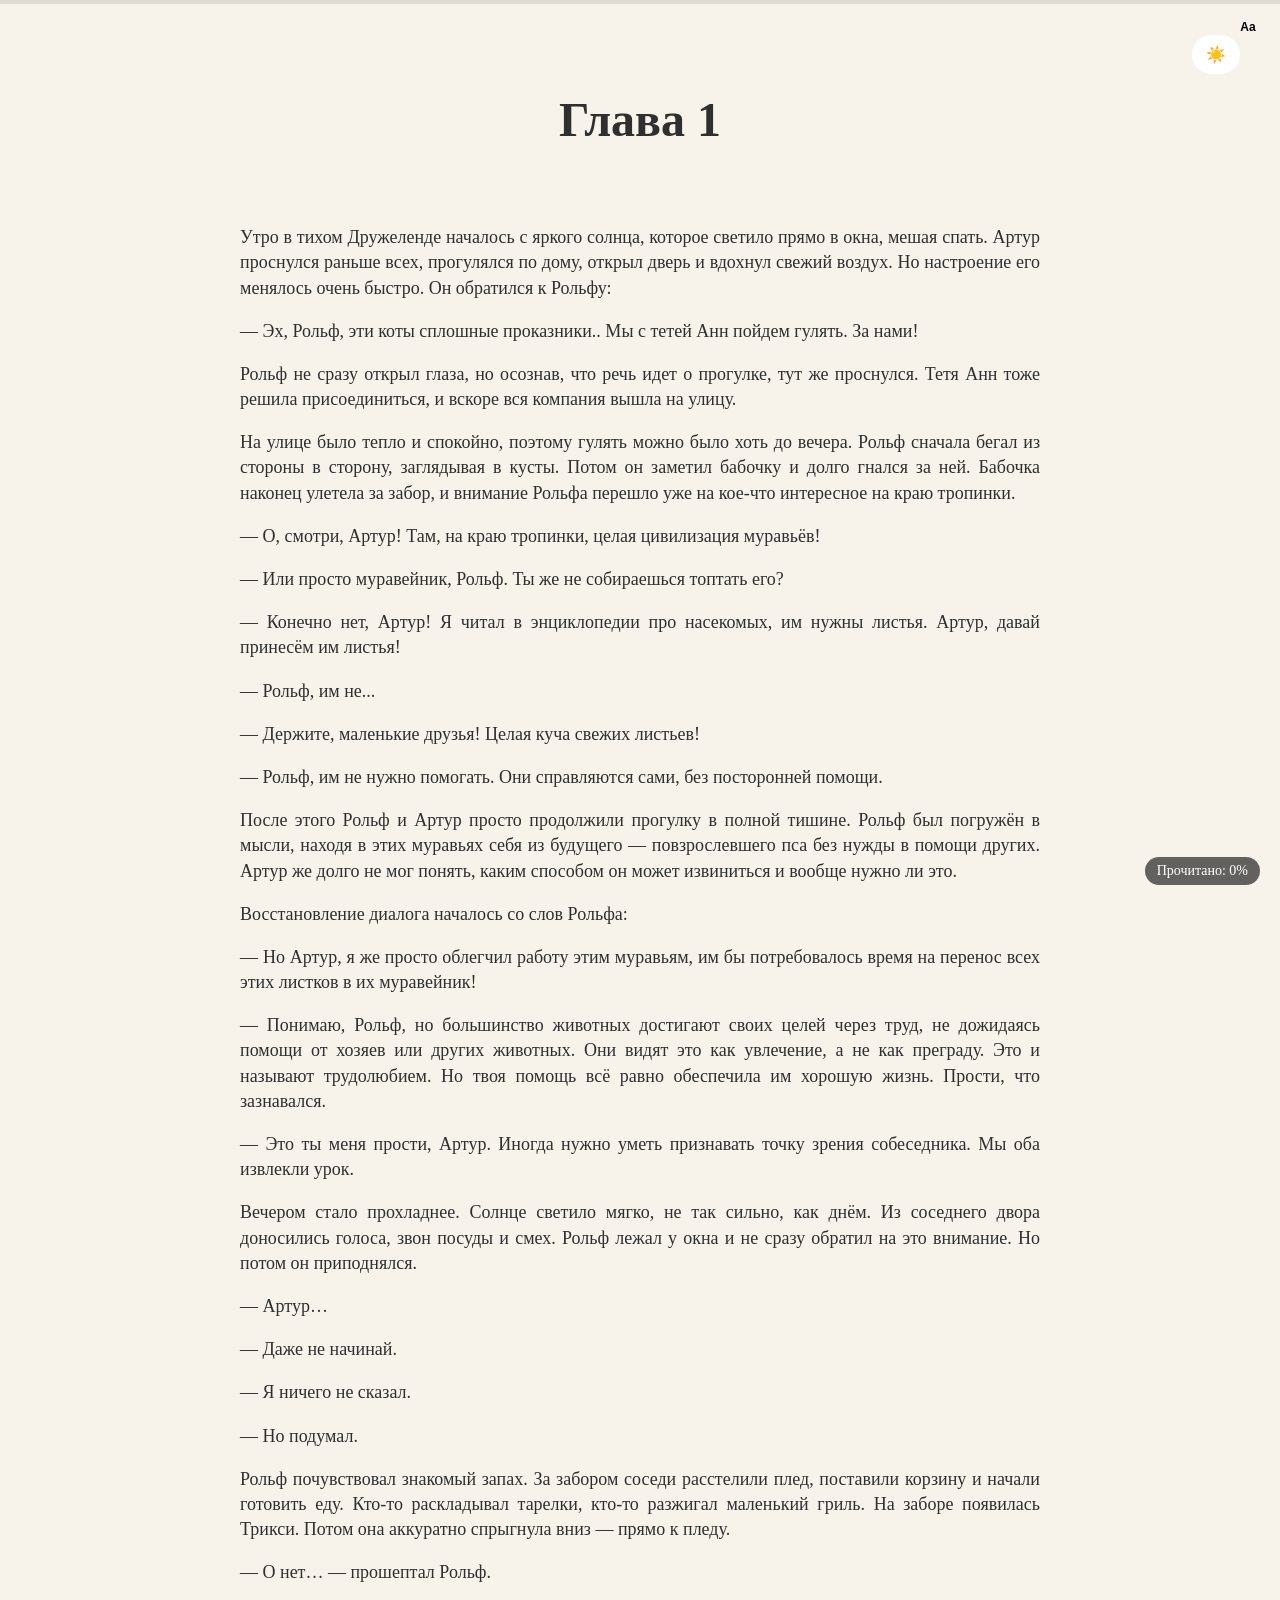
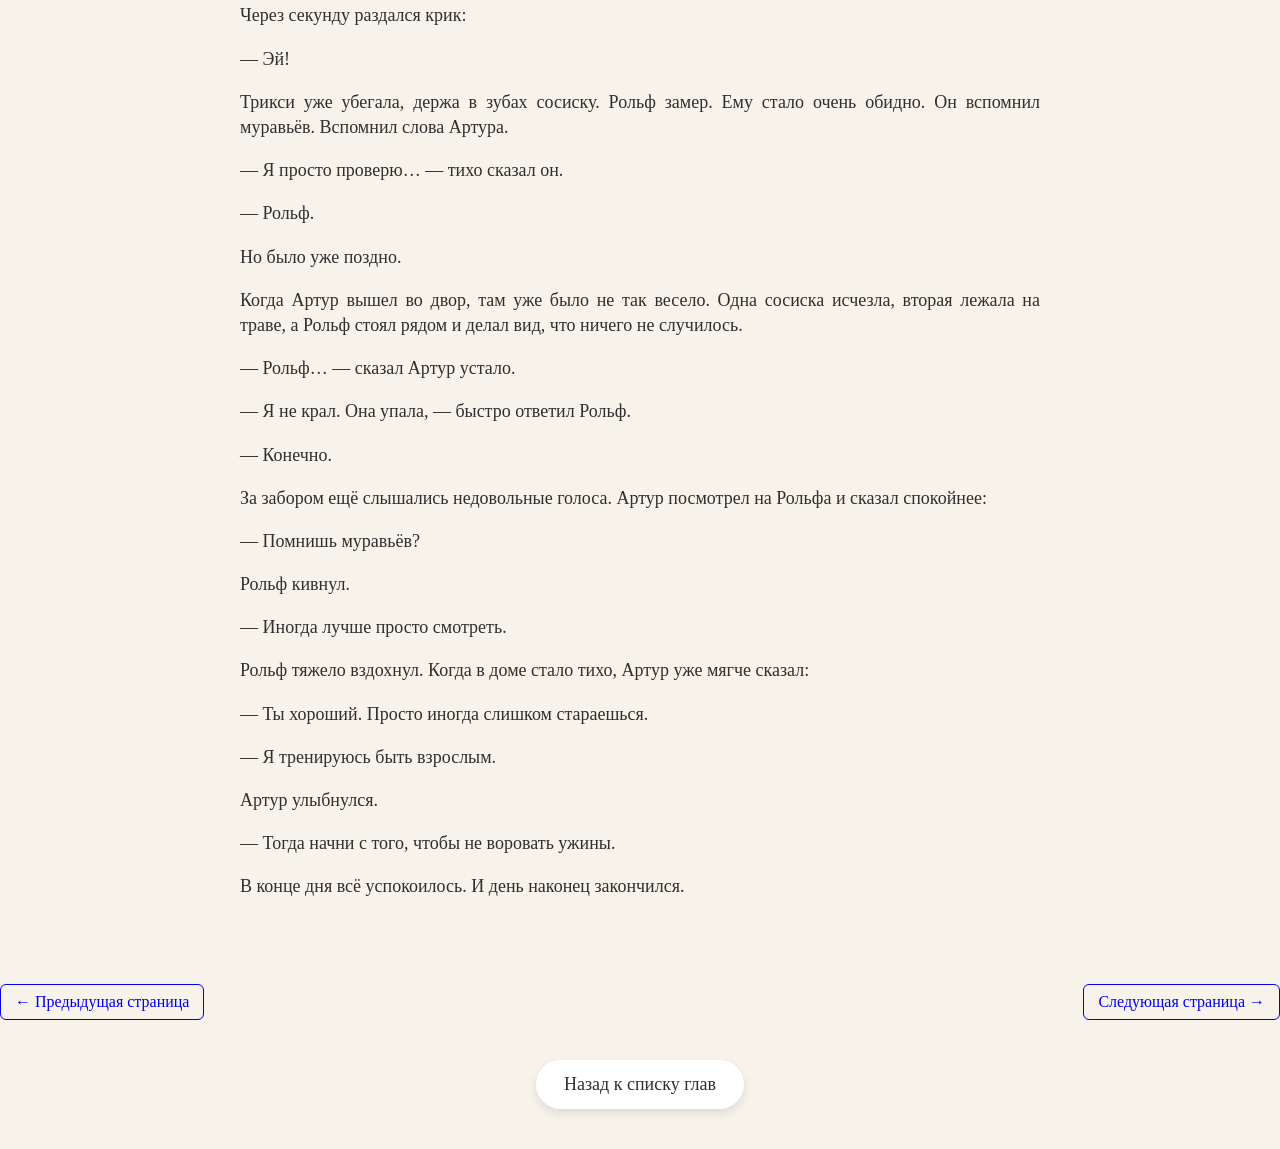
==== chapter1-page2.html @ 8482a3e0 "Add files via upload" ====
<!DOCTYPE html>
<html lang="ru">
<head>
    <meta charset="UTF-8">
    <title>Глава 1 </title>
    <link rel="stylesheet" href="css/style.css">
</head>
<body>
<header>
<div class="progress-container">
  <div class="progress-bar" id="progressBar"></div>
</div>

<div class="progress-text" id="progressText">
  Прочитано: 0%
</div>
    <h1>Глава 1 </h1>

<div class="controls">
    <button id="themeToggle">🌞</button>
    <button id="fontToggle" class="font-icon-btn" title="Сменить шрифт"></button>
</div>
</header>

<main>
    <article class="chapter-text story-text" id="storyText">
        <p>Утро в тихом Дружеленде началось с яркого солнца, которое светило прямо в окна, мешая спать. Артур проснулся раньше всех, прогулялся по дому, открыл дверь и вдохнул свежий воздух. Но настроение его менялось очень быстро. Он обратился к Рольфу:</p>

<p>— Эх, Рольф, эти коты сплошные проказники.. Мы с тетей Анн пойдем гулять. За нами!</p>

<p>Рольф не сразу открыл глаза, но осознав, что речь идет о прогулке, тут же проснулся. Тетя Анн тоже решила присоединиться, и вскоре вся компания вышла на улицу.</p>

<p>На улице было тепло и спокойно, поэтому гулять можно было хоть до вечера. Рольф сначала бегал из стороны в сторону, заглядывая в кусты. Потом он заметил бабочку и долго гнался за ней. Бабочка наконец улетела за забор, и внимание Рольфа перешло уже на кое-что интересное на краю тропинки.</p>

<p>— О, смотри, Артур! Там, на краю тропинки, целая цивилизация муравьёв!</p>
<p>— Или просто муравейник, Рольф. Ты же не собираешься топтать его?</p>
<p>— Конечно нет, Артур! Я читал в энциклопедии про насекомых, им нужны листья. Артур, давай принесём им листья!</p>
<p>— Рольф, им не...</p>
<p>— Держите, маленькие друзья! Целая куча свежих листьев!</p>
<p>— Рольф, им не нужно помогать. Они справляются сами, без посторонней помощи.</p>

<p>После этого Рольф и Артур просто продолжили прогулку в полной тишине. Рольф был погружён в мысли, находя в этих муравьях себя из будущего — повзрослевшего пса без нужды в помощи других. Артур же долго не мог понять, каким способом он может извиниться и вообще нужно ли это.</p>

<p>Восстановление диалога началось со слов Рольфа:</p>

<p>— Но Артур, я же просто облегчил работу этим муравьям, им бы потребовалось время на перенос всех этих листков в их муравейник!</p>

<p>— Понимаю, Рольф, но большинство животных достигают своих целей через труд, не дожидаясь помощи от хозяев или других животных. Они видят это как увлечение, а не как преграду. Это и называют трудолюбием. Но твоя помощь всё равно обеспечила им хорошую жизнь. Прости, что зазнавался.</p>

<p>— Это ты меня прости, Артур. Иногда нужно уметь признавать точку зрения собеседника. Мы оба извлекли урок.</p>

<p>Вечером стало прохладнее. Солнце светило мягко, не так сильно, как днём. Из соседнего двора доносились голоса, звон посуды и смех. Рольф лежал у окна и не сразу обратил на это внимание. Но потом он приподнялся.</p>

<p>— Артур…</p>
<p>— Даже не начинай.</p>
<p>— Я ничего не сказал.</p>
<p>— Но подумал.</p>

<p>Рольф почувствовал знакомый запах. За забором соседи расстелили плед, поставили корзину и начали готовить еду. Кто-то раскладывал тарелки, кто-то разжигал маленький гриль. На заборе появилась Трикси. Потом она аккуратно спрыгнула вниз — прямо к пледу.</p>

<p>— О нет… — прошептал Рольф.</p>

<p>Через секунду раздался крик:</p>
<p>— Эй!</p>

<p>Трикси уже убегала, держа в зубах сосиску. Рольф замер. Ему стало очень обидно. Он вспомнил муравьёв. Вспомнил слова Артура.</p>

<p>— Я просто проверю… — тихо сказал он.</p>
<p>— Рольф.</p>

<p>Но было уже поздно.</p>

<p>Когда Артур вышел во двор, там уже было не так весело. Одна сосиска исчезла, вторая лежала на траве, а Рольф стоял рядом и делал вид, что ничего не случилось.</p>

<p>— Рольф… — сказал Артур устало.</p>
<p>— Я не крал. Она упала, — быстро ответил Рольф.</p>
<p>— Конечно.</p>

<p>За забором ещё слышались недовольные голоса. Артур посмотрел на Рольфа и сказал спокойнее:</p>

<p>— Помнишь муравьёв?</p>

<p>Рольф кивнул.</p>

<p>— Иногда лучше просто смотреть.</p>

<p>Рольф тяжело вздохнул. Когда в доме стало тихо, Артур уже мягче сказал:</p>

<p>— Ты хороший. Просто иногда слишком стараешься.</p>

<p>— Я тренируюсь быть взрослым.</p>

<p>Артур улыбнулся.</p>

<p>— Тогда начни с того, чтобы не воровать ужины.</p>

<p>В конце дня всё успокоилось. И день наконец закончился.</p>
   </article>

<!-- Навигация по страницам одной главы -->
<div class="page-nav">
    <a href="chapter1.html" class="prev-page">← Предыдущая страница</a>
    <a href="chapter1-page3.html" class="next-page">Следующая страница →</a>
</div>

<!-- Ссылка назад к списку глав -->
<div class="chapter-nav">
    <a href="read.html" class="btn">Назад к списку глав</a>
</div>

</main>

<script src="js/theme.js"></script>
</body>
</html>
---- css/style.css ----
:root {
    --bg-color: #f7f3ea;
    --text-color: #2f2f2f;
    --accent: #6b8e5a;
    --button-bg: #ffffff;
}

body.dark {
    --bg-color: #1f2a1f;
    --text-color: #f4f1e8;
    --accent: #a3c48c;
    --button-bg: #2e3b2e;
}

body {
    margin: 0;
    font-family: "Georgia", serif;
    background-color: var(--bg-color);
    color: var(--text-color);
    transition: 0.3s ease;
}

header {
    text-align: center;
    padding: 60px 20px 30px;
}

h1 {
    font-size: 48px;
    margin-bottom: 10px;
}

.subtitle {
    font-size: 18px;
    opacity: 0.8;
}

#themeToggle {
    position: absolute;
    top: 20px;
    right: 20px;
    border: none;
    background: var(--button-bg);
    padding: 10px 14px;
    border-radius: 20px;
    cursor: pointer;
    font-size: 16px;
}

.buttons {
    text-align: center;
    margin-top: 40px;
}

.btn {
    display: inline-block;
    margin: 15px;
    padding: 14px 28px;
    background: var(--button-bg);
    border-radius: 30px;
    text-decoration: none;
    color: var(--text-color);
    font-size: 18px;
    box-shadow: 0 4px 10px rgba(0,0,0,0.1);
    transition: 0.2s ease;
}

.btn:hover {
    transform: translateY(-3px);
    background: var(--accent);
    color: white;
}

footer {
    text-align: center;
    padding: 40px;
    opacity: 0.6;
}

.chapter-list {
    list-style: none;
    padding: 0;
    max-width: 600px;
    margin: 40px auto;
}

.chapter-list li {
    margin: 15px 0;
}

.chapter-list a {
    text-decoration: none;
    color: var(--accent);
    font-size: 20px;
    padding: 10px 15px;
    display: block;
    background: var(--button-bg);
    border-radius: 20px;
    box-shadow: 0 3px 8px rgba(0,0,0,0.1);
    transition: 0.2s ease;
}

.chapter-list a:hover {
    transform: translateY(-2px);
    background: var(--accent);
    color: white;
}

/* Колонка по центру экрана */
.chapter-text {
    max-width: 700px;       /* ширина блока */
    margin: 50px auto;      /* центр по горизонтали */
    padding: 0 20px;
    font-size: 20px;
    line-height: 1.5;
    text-align: justify;    /* выравниваем текст по ширине */
    text-justify: inter-word; /* корректные переносы слов */
}

/* Навигация по центру */
.chapter-nav {
    text-align: center;
    margin: 40px 0;
}

.chapter-nav .btn {
    margin: 0 10px;
}


/* Полоска сверху */
.progress-container {
    position: fixed;
    top: 0;
    left: 0;
    width: 100%;
    height: 4px;
    background: rgba(0,0,0,0.1);
    z-index: 1000;
}

.progress-bar {
    height: 100%;
    width: 0%;
    background: #ff9800;
    transition: width 0.1s ease-out;
}

/* Текст процента */
.progress-text {
    position: fixed;
    bottom: 15px;
    right: 20px;
    background: rgba(0,0,0,0.6);
    color: white;
    padding: 6px 12px;
    border-radius: 20px;
    font-size: 14px;
}



.story-text {
    font-family: Georgia, serif;
    font-size: 18px;
    line-height: 1.5;
    max-width: 800px;
    margin: 0 auto;
    padding: 20px;
}

/* Варианты шрифтов */
.font-classic {
    font-family: Georgia, serif;
}

.font-comic {
    font-family: "Comic Sans MS", cursive;
}

.font-modern {
    font-family: Arial, sans-serif;
}

.controls {
    position: absolute;
    top: 15px;
    right: 20px;
    display: flex;
    gap: 10px;
}

.controls button {
    background: none;
    border: none;
    font-size: 18px;
    cursor: pointer;
}

.minimalist-font-btn {
    background: none;        /* Без фона */
    border: none;            /* Без рамки */
    font-size: 16px;         /* Размер иконки */
    font-weight: bold;       /* Чтобы "Aa" выделялось */
    color: inherit;          /* Наследует цвет текста */
    cursor: pointer;         /* Курсор-палец */
    padding: 0;              /* Без лишних отступов */
    margin-left: 8px;        /* Немного отступ от темы */
    transition: transform 0.2s;
}

.minimalist-font-btn:hover {
    transform: scale(1.2);   /* Лёгкое увеличение при наведении */
}

.font-icon-btn {
    width: 24px;
    height: 24px;
    background: none;
    border: 2px solid currentColor; /* рамка тонкая, под цвет темы */
    border-radius: 4px;            /* слегка закругляем */
    position: relative;
    cursor: pointer;
    padding: 0;
    margin-left: 8px;
    display: flex;
    align-items: center;
    justify-content: center;
    transition: transform 0.2s, background 0.2s;
}

/* маленькие символы Aa внутри кнопки через псевдоэлемент */
.font-icon-btn::after {
    content: "Aa";
    font-size: 12px;
    font-weight: bold;
    color: currentColor;
    line-height: 1;
}

/* Наведение — лёгкое увеличение и смена фона */
.font-icon-btn:hover {
    transform: scale(1.2);
    background: rgba(0,0,0,0.05); /* на светлой теме */
}

/* Тёмная тема — подсветка при наведении */
body.dark .font-icon-btn:hover {
    background: rgba(255,255,255,0.1);
}

.font-icon-btn {
    width: 24px;
    height: 24px;
    background: none;
    border: 2px solid currentColor; /* рамка тонкая, под цвет темы */
    border-radius: 4px;            /* слегка закругляем */
    position: relative;
    cursor: pointer;
    padding: 0;
    margin-left: 8px;
    display: flex;
    align-items: center;
    justify-content: center;
    transition: transform 0.2s, background 0.2s;
}

/* маленькие символы Aa внутри кнопки через псевдоэлемент */
.font-icon-btn::after {
    content: "Aa";
    font-size: 12px;
    font-weight: bold;
    color: currentColor;
    line-height: 1;
}

/* Наведение — лёгкое увеличение и смена фона */
.font-icon-btn:hover {
    transform: scale(1.2);
    background: rgba(0,0,0,0.05); /* на светлой теме */
}

/* Тёмная тема — подсветка при наведении */
body.dark .font-icon-btn:hover {
    background: rgba(255,255,255,0.1);
}

.story-text {
    line-height: 1.4;
}

.story-text p {
    margin-bottom: 14px;
}

.page-nav {
    text-align: center;
    margin-top: 40px;
}

.page-nav {
    display: flex;
    justify-content: space-between; /* раздвигаем влево и вправо */
    align-items: center;
    margin-top: 50px;
}

.page-nav {
    display: flex;
    justify-content: space-between;
    align-items: center;
    margin-top: 50px;
}

.page-nav.single {
    justify-content: flex-end;
}

.page-nav a {
    text-decoration: none;
    font-size: 16px;
    padding: 8px 14px;
    border: 1px solid currentColor;
    border-radius: 6px;
    transition: 0.2s;
}

.page-nav a:hover {
    background: rgba(0,0,0,0.05);
}

body.dark .page-nav a:hover {
    background: rgba(255,255,255,0.1);
}
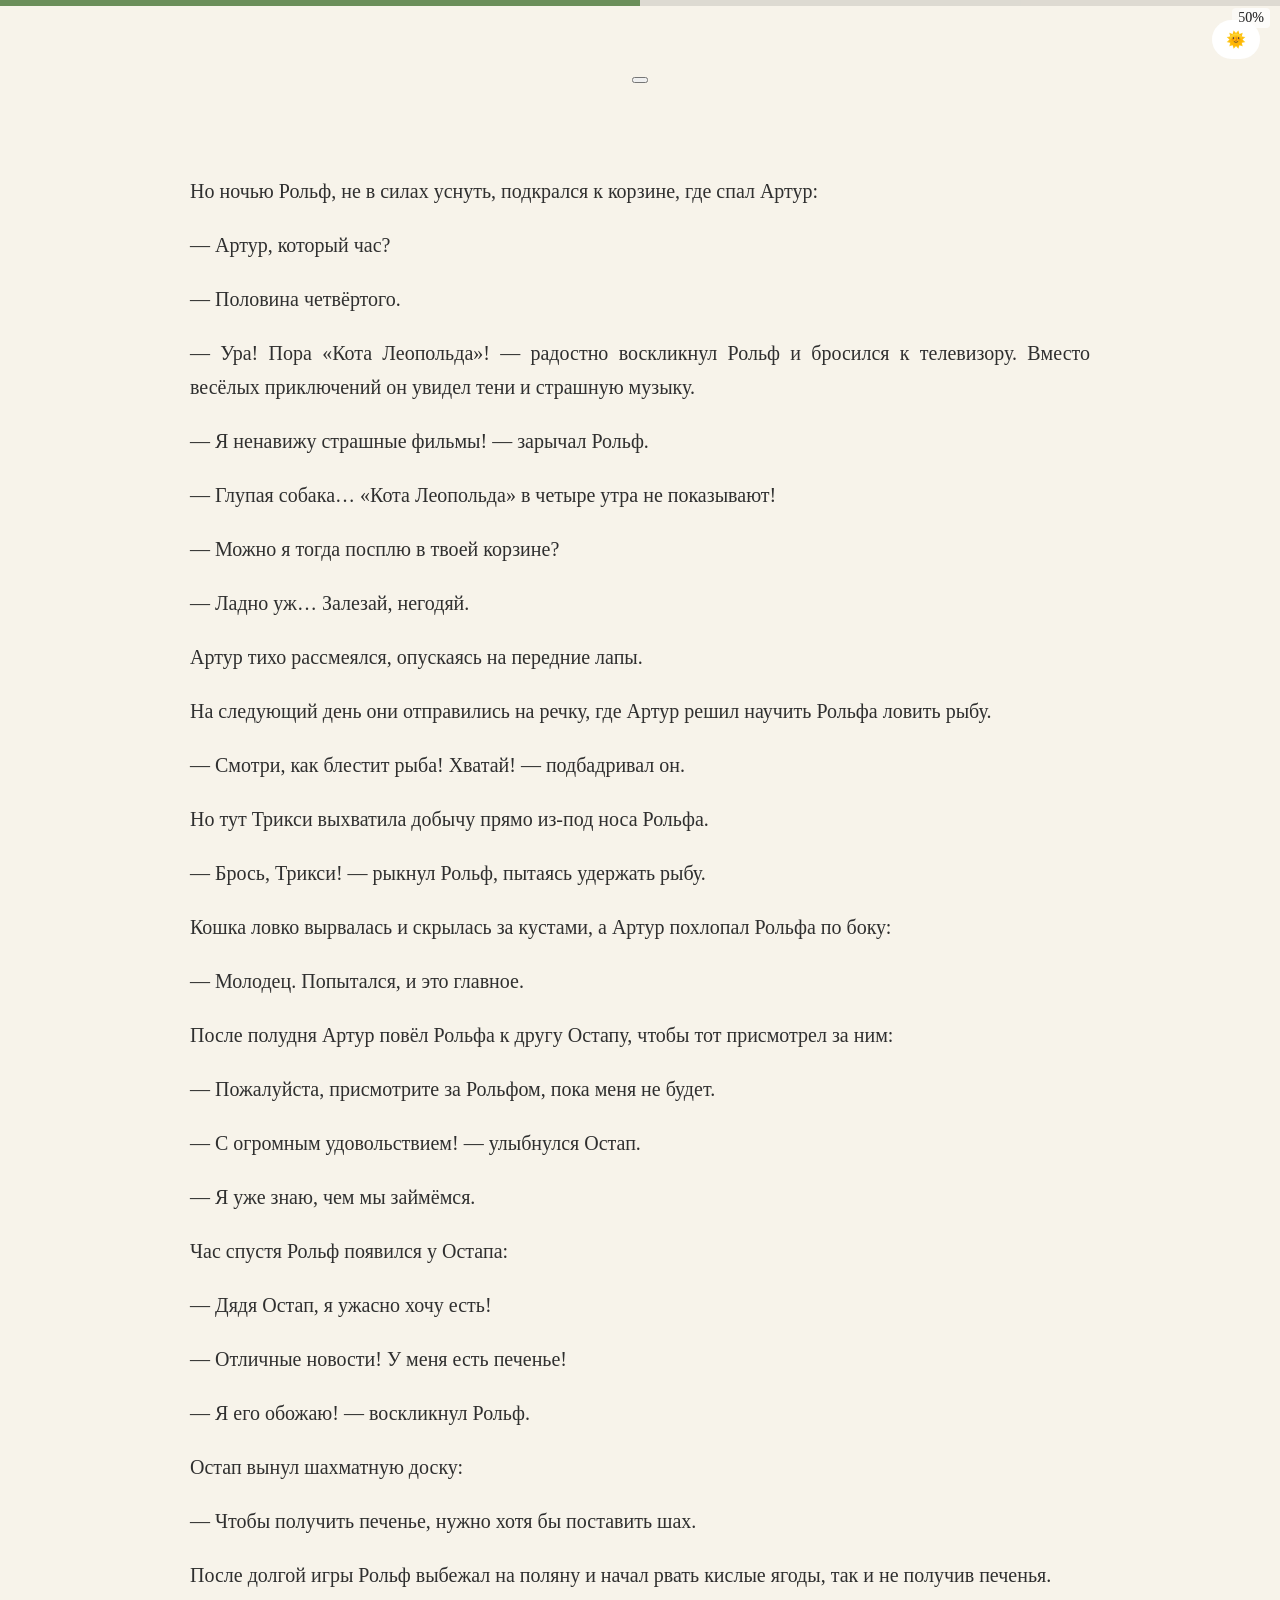
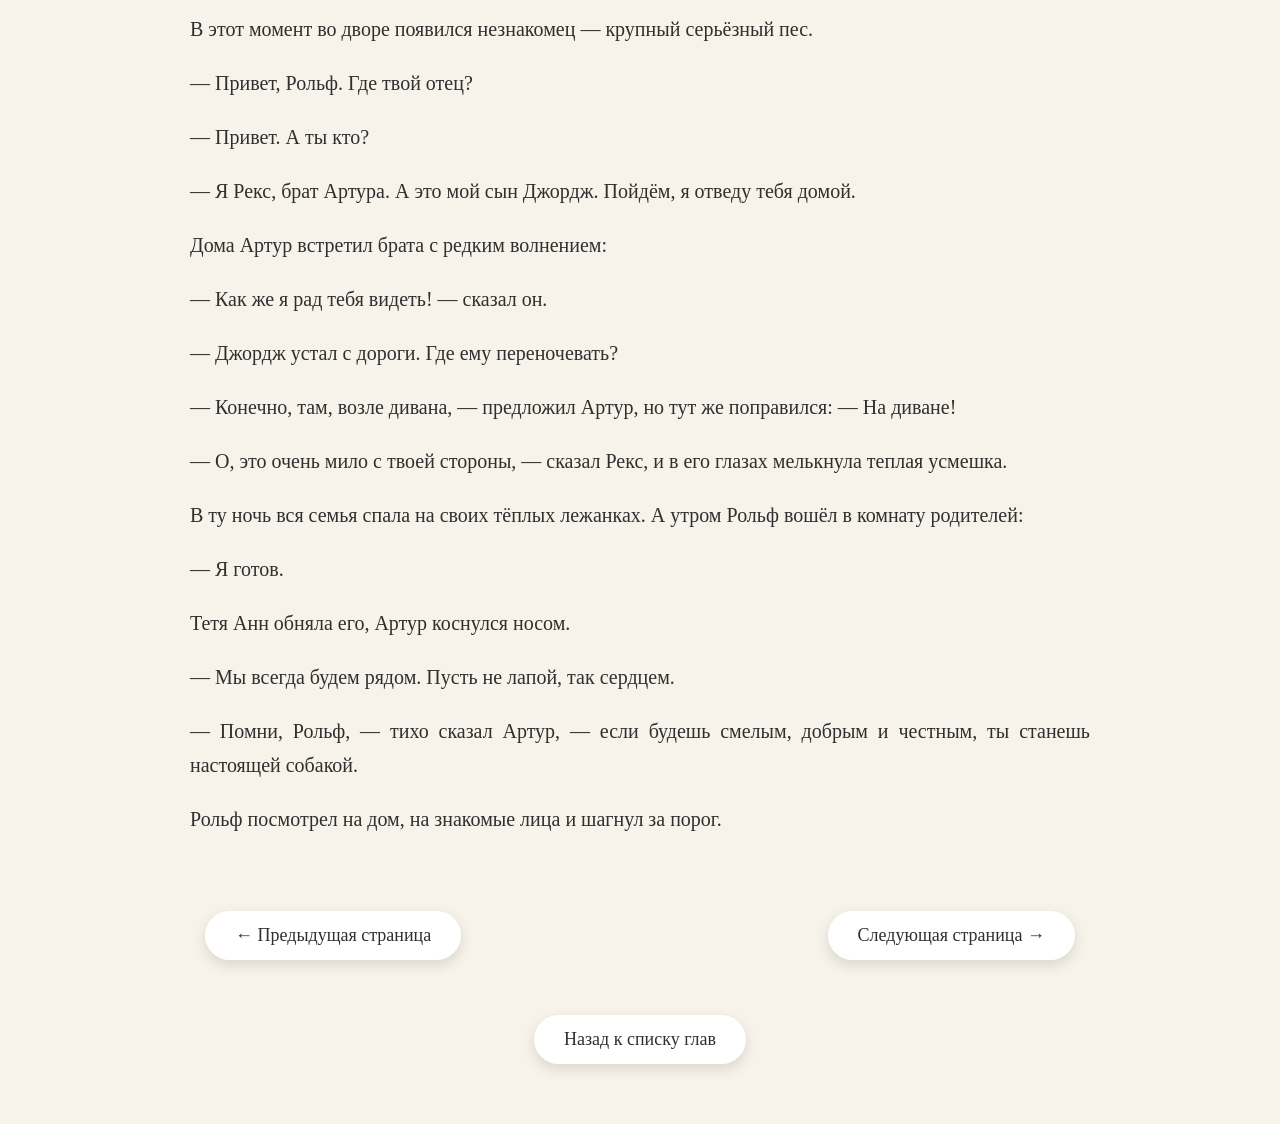
==== commit e5bac20a: "Add files via upload" ====
--- a/chapter1-page2.html
+++ b/chapter1-page2.html
@@ -2,114 +2,90 @@
 <html lang="ru">
 <head>
     <meta charset="UTF-8">
-    <title>Глава 1 </title>
+    <title>Глава 1 — продолжение</title>
     <link rel="stylesheet" href="css/style.css">
 </head>
-<body>
+<body data-page="page2">
+<div class="top-bar">
+    <div id="progressFill" class="progress-fill"></div>
+    <span id="progressText" class="progress-text">0%</span>
+</div>
 <header>
-<div class="progress-container">
-  <div class="progress-bar" id="progressBar"></div>
-</div>
-
-<div class="progress-text" id="progressText">
-  Прочитано: 0%
-</div>
-    <h1>Глава 1 </h1>
-
-<div class="controls">
-    <button id="themeToggle">🌞</button>
-    <button id="fontToggle" class="font-icon-btn" title="Сменить шрифт"></button>
-</div>
+    <div class="controls">
+        <button id="themeToggle">🌞</button>
+        <button id="fontToggle" class="font-icon-btn" title="Сменить шрифт"></button>
+    </div>
 </header>
 
 <main>
     <article class="chapter-text story-text" id="storyText">
-        <p>Утро в тихом Дружеленде началось с яркого солнца, которое светило прямо в окна, мешая спать. Артур проснулся раньше всех, прогулялся по дому, открыл дверь и вдохнул свежий воздух. Но настроение его менялось очень быстро. Он обратился к Рольфу:</p>
+        <p>Но ночью Рольф, не в силах уснуть, подкрался к корзине, где спал Артур:</p>
+        <p>— Артур, который час?</p>
+        <p>— Половина четвёртого.</p>
+        <p>— Ура! Пора «Кота Леопольда»! — радостно воскликнул Рольф и бросился к телевизору. Вместо весёлых приключений он увидел тени и страшную музыку.</p>
+        <p>— Я ненавижу страшные фильмы! — зарычал Рольф.</p>
+        <p>— Глупая собака… «Кота Леопольда» в четыре утра не показывают!</p>
+        <p>— Можно я тогда посплю в твоей корзине?</p>
+        <p>— Ладно уж… Залезай, негодяй.</p>
+        <p>Артур тихо рассмеялся, опускаясь на передние лапы.</p>
+        <p>На следующий день они отправились на речку, где Артур решил научить Рольфа ловить рыбу.</p>
+        <p>— Смотри, как блестит рыба! Хватай! — подбадривал он.</p>
+        <p>Но тут Трикси выхватила добычу прямо из-под носа Рольфа.</p>
+        <p>— Брось, Трикси! — рыкнул Рольф, пытаясь удержать рыбу.</p>
+        <p>Кошка ловко вырвалась и скрылась за кустами, а Артур похлопал Рольфа по боку:</p>
+        <p>— Молодец. Попытался, и это главное.</p>
+        <p>После полудня Артур повёл Рольфа к другу Остапу, чтобы тот присмотрел за ним:</p>
+        <p>— Пожалуйста, присмотрите за Рольфом, пока меня не будет.</p>
+        <p>— С огромным удовольствием! — улыбнулся Остап.</p>
+        <p>— Я уже знаю, чем мы займёмся.</p>
+        <p>Час спустя Рольф появился у Остапа:</p>
+        <p>— Дядя Остап, я ужасно хочу есть!</p>
+        <p>— Отличные новости! У меня есть печенье!</p>
+        <p>— Я его обожаю! — воскликнул Рольф.</p>
+        <p>Остап вынул шахматную доску:</p>
+        <p>— Чтобы получить печенье, нужно хотя бы поставить шах.</p>
+        <p>После долгой игры Рольф выбежал на поляну и начал рвать кислые ягоды, так и не получив печенья.</p>
+        <p>В этот момент во дворе появился незнакомец — крупный серьёзный пес.</p>
+        <p>— Привет, Рольф. Где твой отец?</p>
+        <p>— Привет. А ты кто?</p>
+        <p>— Я Рекс, брат Артура. А это мой сын Джордж. Пойдём, я отведу тебя домой.</p>
+        <p>Дома Артур встретил брата с редким волнением:</p>
+        <p>— Как же я рад тебя видеть! — сказал он.</p>
+        <p>— Джордж устал с дороги. Где ему переночевать?</p>
+        <p>— Конечно, там, возле дивана, — предложил Артур, но тут же поправился: — На диване!</p>
+        <p>— О, это очень мило с твоей стороны, — сказал Рекс, и в его глазах мелькнула теплая усмешка.</p>
+        <p>В ту ночь вся семья спала на своих тёплых лежанках. А утром Рольф вошёл в комнату родителей:</p>
+        <p>— Я готов.</p>
+        <p>Тетя Анн обняла его, Артур коснулся носом.</p>
+        <p>— Мы всегда будем рядом. Пусть не лапой, так сердцем.</p>
+        <p>— Помни, Рольф, — тихо сказал Артур, — если будешь смелым, добрым и честным, ты станешь настоящей собакой.</p>
+        <p>Рольф посмотрел на дом, на знакомые лица и шагнул за порог.</p>
+    </article>
 
-<p>— Эх, Рольф, эти коты сплошные проказники.. Мы с тетей Анн пойдем гулять. За нами!</p>
-
-<p>Рольф не сразу открыл глаза, но осознав, что речь идет о прогулке, тут же проснулся. Тетя Анн тоже решила присоединиться, и вскоре вся компания вышла на улицу.</p>
-
-<p>На улице было тепло и спокойно, поэтому гулять можно было хоть до вечера. Рольф сначала бегал из стороны в сторону, заглядывая в кусты. Потом он заметил бабочку и долго гнался за ней. Бабочка наконец улетела за забор, и внимание Рольфа перешло уже на кое-что интересное на краю тропинки.</p>
-
-<p>— О, смотри, Артур! Там, на краю тропинки, целая цивилизация муравьёв!</p>
-<p>— Или просто муравейник, Рольф. Ты же не собираешься топтать его?</p>
-<p>— Конечно нет, Артур! Я читал в энциклопедии про насекомых, им нужны листья. Артур, давай принесём им листья!</p>
-<p>— Рольф, им не...</p>
-<p>— Держите, маленькие друзья! Целая куча свежих листьев!</p>
-<p>— Рольф, им не нужно помогать. Они справляются сами, без посторонней помощи.</p>
-
-<p>После этого Рольф и Артур просто продолжили прогулку в полной тишине. Рольф был погружён в мысли, находя в этих муравьях себя из будущего — повзрослевшего пса без нужды в помощи других. Артур же долго не мог понять, каким способом он может извиниться и вообще нужно ли это.</p>
-
-<p>Восстановление диалога началось со слов Рольфа:</p>
-
-<p>— Но Артур, я же просто облегчил работу этим муравьям, им бы потребовалось время на перенос всех этих листков в их муравейник!</p>
-
-<p>— Понимаю, Рольф, но большинство животных достигают своих целей через труд, не дожидаясь помощи от хозяев или других животных. Они видят это как увлечение, а не как преграду. Это и называют трудолюбием. Но твоя помощь всё равно обеспечила им хорошую жизнь. Прости, что зазнавался.</p>
-
-<p>— Это ты меня прости, Артур. Иногда нужно уметь признавать точку зрения собеседника. Мы оба извлекли урок.</p>
-
-<p>Вечером стало прохладнее. Солнце светило мягко, не так сильно, как днём. Из соседнего двора доносились голоса, звон посуды и смех. Рольф лежал у окна и не сразу обратил на это внимание. Но потом он приподнялся.</p>
-
-<p>— Артур…</p>
-<p>— Даже не начинай.</p>
-<p>— Я ничего не сказал.</p>
-<p>— Но подумал.</p>
-
-<p>Рольф почувствовал знакомый запах. За забором соседи расстелили плед, поставили корзину и начали готовить еду. Кто-то раскладывал тарелки, кто-то разжигал маленький гриль. На заборе появилась Трикси. Потом она аккуратно спрыгнула вниз — прямо к пледу.</p>
-
-<p>— О нет… — прошептал Рольф.</p>
-
-<p>Через секунду раздался крик:</p>
-<p>— Эй!</p>
-
-<p>Трикси уже убегала, держа в зубах сосиску. Рольф замер. Ему стало очень обидно. Он вспомнил муравьёв. Вспомнил слова Артура.</p>
-
-<p>— Я просто проверю… — тихо сказал он.</p>
-<p>— Рольф.</p>
-
-<p>Но было уже поздно.</p>
-
-<p>Когда Артур вышел во двор, там уже было не так весело. Одна сосиска исчезла, вторая лежала на траве, а Рольф стоял рядом и делал вид, что ничего не случилось.</p>
-
-<p>— Рольф… — сказал Артур устало.</p>
-<p>— Я не крал. Она упала, — быстро ответил Рольф.</p>
-<p>— Конечно.</p>
-
-<p>За забором ещё слышались недовольные голоса. Артур посмотрел на Рольфа и сказал спокойнее:</p>
-
-<p>— Помнишь муравьёв?</p>
-
-<p>Рольф кивнул.</p>
-
-<p>— Иногда лучше просто смотреть.</p>
-
-<p>Рольф тяжело вздохнул. Когда в доме стало тихо, Артур уже мягче сказал:</p>
-
-<p>— Ты хороший. Просто иногда слишком стараешься.</p>
-
-<p>— Я тренируюсь быть взрослым.</p>
-
-<p>Артур улыбнулся.</p>
-
-<p>— Тогда начни с того, чтобы не воровать ужины.</p>
-
-<p>В конце дня всё успокоилось. И день наконец закончился.</p>
-   </article>
-
-<!-- Навигация по страницам одной главы -->
-<div class="page-nav">
-    <a href="chapter1.html" class="prev-page">← Предыдущая страница</a>
-    <a href="chapter1-page3.html" class="next-page">Следующая страница →</a>
+<div class="chapter-progress">
+    <div class="progress-bar">
+        <div class="progress-fill" id="progressFill"></div>
+    </div>
+    <div class="progress-text" id="progressText">0%</div>
 </div>
 
-<!-- Ссылка назад к списку глав -->
-<div class="chapter-nav">
-    <a href="read.html" class="btn">Назад к списку глав</a>
+   <div class="page-nav">
+    <a href="chapter1.html" class="btn page-btn prev-page">
+        ← Предыдущая страница
+    </a>
+
+    <a href="chapter1-page3.html" class="btn page-btn next-page">
+        Следующая страница →
+    </a>
 </div>
 
+    <div class="chapter-nav">
+        <a href="read.html" class="btn">Назад к списку глав</a>
+    </div>
 </main>
 
 <script src="js/theme.js"></script>
+<script src="js/swipe.js"></script>
+<script src="js/progress.js"></script>
 </body>
 </html>
--- a/css/style.css
+++ b/css/style.css
@@ -1,3 +1,93 @@
+header {
+    text-align: center;
+    padding: 60px 20px 30px;
+}
+
+h1 {
+    font-size: 48px;
+    margin-bottom: 10px;
+}
+
+.subtitle {
+    font-size: 18px;
+    opacity: 0.8;
+}
+
+#themeToggle {
+    position: absolute;
+    top: 20px;
+    right: 20px;
+    border: none;
+    background: var(--button-bg);
+    padding: 10px 14px;
+    border-radius: 20px;
+    cursor: pointer;
+    font-size: 16px;
+}
+
+.buttons {
+    text-align: center;
+    margin-top: 40px;
+}
+
+footer {
+    text-align: center;
+    padding: 40px;
+    opacity: 0.6;
+}
+
+.chapter-list {
+    list-style: none;
+    padding: 0;
+    max-width: 700px;          /* чуть шире */
+    margin: 50px auto;         /* больше сверху и снизу */
+}
+
+.chapter-list li {
+    margin: 20px 0;            /* чуть больше расстояние между элементами */
+}
+
+.chapter-list a {
+    text-decoration: none;
+    color: var(--text-color);  /* используем основной цвет текста */
+    font-size: 20px;
+    padding: 14px 30px;        /* больше пространства внутри кнопки */
+    display: block;
+    background: var(--button-bg);
+    border-radius: 30px;       /* более овальная форма */
+    box-shadow: 0 4px 12px rgba(0,0,0,0.1);
+    transition: 0.2s ease, transform 0.2s ease;
+    text-align: center;        /* чтобы текст был по центру */
+}
+
+.chapter-list a:hover {
+    transform: translateY(-3px);
+    background: var(--accent);
+    color: white;
+}
+
+/* Колонка по центру экрана */
+.chapter-text {
+    max-width: 900px;       /* ширина блока */
+    margin: 60px auto;      /* центр по горизонтали */
+    padding: 0 20px;
+    font-size: 20px;
+    line-height: 1.7;
+    text-align: justify;    /* выравниваем текст по ширине */
+    text-justify: inter-word; /* корректные переносы слов */
+}
+
+/* Навигация по центру */
+.chapter-nav {
+    text-align: center;
+    margin: 40px 0;
+}
+
+.chapter-nav .btn {
+    margin: 0 10px;
+}
+
+/* ===== Переменные ===== */
 :root {
     --bg-color: #f7f3ea;
     --text-color: #2f2f2f;
@@ -12,42 +102,44 @@
     --button-bg: #2e3b2e;
 }
 
+/* ===== База ===== */
 body {
     margin: 0;
     font-family: "Georgia", serif;
-    background-color: var(--bg-color);
+    background: var(--bg-color);
     color: var(--text-color);
     transition: 0.3s ease;
-}
-
-header {
-    text-align: center;
-    padding: 60px 20px 30px;
-}
-
-h1 {
+    padding-top: 6px;
+}
+
+/* ===== Header ===== */
+.main-header {
+    position: relative;
+    text-align: center;
+    padding: 80px 20px 40px;
+}
+
+.main-header h1 {
     font-size: 48px;
-    margin-bottom: 10px;
-}
-
-.subtitle {
-    font-size: 18px;
-    opacity: 0.8;
-}
-
-#themeToggle {
+    margin: 0;
+}
+
+/* Кнопка темы */
+.theme-btn {
     position: absolute;
     top: 20px;
     right: 20px;
     border: none;
     background: var(--button-bg);
     padding: 10px 14px;
-    border-radius: 20px;
+    border-radius: 30px;
     cursor: pointer;
     font-size: 16px;
-}
-
-.buttons {
+    box-shadow: 0 4px 10px rgba(0,0,0,0.1);
+}
+
+/* ===== Кнопки меню ===== */
+.menu-buttons {
     text-align: center;
     margin-top: 40px;
 }
@@ -55,13 +147,13 @@
 .btn {
     display: inline-block;
     margin: 15px;
-    padding: 14px 28px;
-    background: var(--button-bg);
-    border-radius: 30px;
+    padding: 14px 30px;
+    background: var(--button-bg);
+    border-radius: 40px;
     text-decoration: none;
     color: var(--text-color);
     font-size: 18px;
-    box-shadow: 0 4px 10px rgba(0,0,0,0.1);
+    box-shadow: 0 5px 14px rgba(0,0,0,0.12);
     transition: 0.2s ease;
 }
 
@@ -71,264 +163,105 @@
     color: white;
 }
 
-footer {
-    text-align: center;
-    padding: 40px;
-    opacity: 0.6;
-}
-
-.chapter-list {
-    list-style: none;
-    padding: 0;
-    max-width: 600px;
-    margin: 40px auto;
-}
-
-.chapter-list li {
-    margin: 15px 0;
-}
-
-.chapter-list a {
-    text-decoration: none;
-    color: var(--accent);
-    font-size: 20px;
-    padding: 10px 15px;
-    display: block;
-    background: var(--button-bg);
-    border-radius: 20px;
-    box-shadow: 0 3px 8px rgba(0,0,0,0.1);
-    transition: 0.2s ease;
-}
-
-.chapter-list a:hover {
-    transform: translateY(-2px);
-    background: var(--accent);
-    color: white;
-}
-
-/* Колонка по центру экрана */
-.chapter-text {
-    max-width: 700px;       /* ширина блока */
-    margin: 50px auto;      /* центр по горизонтали */
-    padding: 0 20px;
-    font-size: 20px;
-    line-height: 1.5;
-    text-align: justify;    /* выравниваем текст по ширине */
-    text-justify: inter-word; /* корректные переносы слов */
-}
-
-/* Навигация по центру */
+/* Блок страниц */
+.page-nav {
+    max-width: 900px;
+    margin: 60px auto 20px auto;
+    display: flex;
+    justify-content: flex-between; /* прижать влево */
+}
+
+/* Если только одна кнопка */
+.page-nav.single {
+    justify-content: flex-end;
+}
+
+/* Кнопка назад к главам */
 .chapter-nav {
     text-align: center;
-    margin: 40px 0;
-}
-
-.chapter-nav .btn {
-    margin: 0 10px;
-}
-
-
-/* Полоска сверху */
-.progress-container {
+    margin-bottom: 60px;
+}
+
+.page-nav {
+    max-width: 900px;
+    width: 100%;              /* ВАЖНО */
+    margin: 60px auto 20px auto;
+    display: flex;
+    justify-content: space-between;
+}
+
+.page-nav a {
+    flex: 0 0 auto;           /* чтобы кнопки не сжимались */
+}
+
+.top-bar {
     position: fixed;
     top: 0;
     left: 0;
     width: 100%;
-    height: 4px;
+    height: 6px;
     background: rgba(0,0,0,0.1);
     z-index: 1000;
-}
-
-.progress-bar {
+    transition: top 0.3s ease;
+}
+
+.top-bar.hidden {
+    top: -30px; /* чтобы скрывалась вместе с процентами */
+}
+
+.progress-fill {
+    width: 0%;
     height: 100%;
-    width: 0%;
-    background: #ff9800;
-    transition: width 0.1s ease-out;
-}
-
-/* Текст процента */
+    background: var(--accent);
+    transition: width 0.3s ease;
+}
+
 .progress-text {
-    position: fixed;
-    bottom: 15px;
-    right: 20px;
-    background: rgba(0,0,0,0.6);
-    color: white;
-    padding: 6px 12px;
-    border-radius: 20px;
+    position: absolute;
+    right: 10px;
+    top: 8px;          /* чуть ниже полоски */
     font-size: 14px;
-}
-
-
-
-.story-text {
-    font-family: Georgia, serif;
-    font-size: 18px;
-    line-height: 1.5;
-    max-width: 800px;
-    margin: 0 auto;
-    padding: 20px;
-}
-
-/* Варианты шрифтов */
-.font-classic {
-    font-family: Georgia, serif;
-}
-
-.font-comic {
-    font-family: "Comic Sans MS", cursive;
-}
-
-.font-modern {
-    font-family: Arial, sans-serif;
-}
-
-.controls {
-    position: absolute;
-    top: 15px;
-    right: 20px;
-    display: flex;
-    gap: 10px;
-}
-
-.controls button {
-    background: none;
-    border: none;
-    font-size: 18px;
-    cursor: pointer;
-}
-
-.minimalist-font-btn {
-    background: none;        /* Без фона */
-    border: none;            /* Без рамки */
-    font-size: 16px;         /* Размер иконки */
-    font-weight: bold;       /* Чтобы "Aa" выделялось */
-    color: inherit;          /* Наследует цвет текста */
-    cursor: pointer;         /* Курсор-палец */
-    padding: 0;              /* Без лишних отступов */
-    margin-left: 8px;        /* Немного отступ от темы */
-    transition: transform 0.2s;
-}
-
-.minimalist-font-btn:hover {
-    transform: scale(1.2);   /* Лёгкое увеличение при наведении */
-}
-
-.font-icon-btn {
-    width: 24px;
-    height: 24px;
-    background: none;
-    border: 2px solid currentColor; /* рамка тонкая, под цвет темы */
-    border-radius: 4px;            /* слегка закругляем */
-    position: relative;
-    cursor: pointer;
-    padding: 0;
-    margin-left: 8px;
-    display: flex;
-    align-items: center;
-    justify-content: center;
-    transition: transform 0.2s, background 0.2s;
-}
-
-/* маленькие символы Aa внутри кнопки через псевдоэлемент */
-.font-icon-btn::after {
-    content: "Aa";
-    font-size: 12px;
-    font-weight: bold;
-    color: currentColor;
-    line-height: 1;
-}
-
-/* Наведение — лёгкое увеличение и смена фона */
-.font-icon-btn:hover {
-    transform: scale(1.2);
-    background: rgba(0,0,0,0.05); /* на светлой теме */
-}
-
-/* Тёмная тема — подсветка при наведении */
-body.dark .font-icon-btn:hover {
-    background: rgba(255,255,255,0.1);
-}
-
-.font-icon-btn {
-    width: 24px;
-    height: 24px;
-    background: none;
-    border: 2px solid currentColor; /* рамка тонкая, под цвет темы */
-    border-radius: 4px;            /* слегка закругляем */
-    position: relative;
-    cursor: pointer;
-    padding: 0;
-    margin-left: 8px;
-    display: flex;
-    align-items: center;
-    justify-content: center;
-    transition: transform 0.2s, background 0.2s;
-}
-
-/* маленькие символы Aa внутри кнопки через псевдоэлемент */
-.font-icon-btn::after {
-    content: "Aa";
-    font-size: 12px;
-    font-weight: bold;
-    color: currentColor;
-    line-height: 1;
-}
-
-/* Наведение — лёгкое увеличение и смена фона */
-.font-icon-btn:hover {
-    transform: scale(1.2);
-    background: rgba(0,0,0,0.05); /* на светлой теме */
-}
-
-/* Тёмная тема — подсветка при наведении */
-body.dark .font-icon-btn:hover {
-    background: rgba(255,255,255,0.1);
-}
-
-.story-text {
-    line-height: 1.4;
-}
-
-.story-text p {
-    margin-bottom: 14px;
-}
-
-.page-nav {
-    text-align: center;
-    margin-top: 40px;
-}
-
-.page-nav {
-    display: flex;
-    justify-content: space-between; /* раздвигаем влево и вправо */
-    align-items: center;
-    margin-top: 50px;
-}
-
-.page-nav {
-    display: flex;
-    justify-content: space-between;
-    align-items: center;
-    margin-top: 50px;
-}
-
-.page-nav.single {
-    justify-content: flex-end;
-}
-
-.page-nav a {
-    text-decoration: none;
-    font-size: 16px;
-    padding: 8px 14px;
-    border: 1px solid currentColor;
-    border-radius: 6px;
-    transition: 0.2s;
-}
-
-.page-nav a:hover {
-    background: rgba(0,0,0,0.05);
-}
-
-body.dark .page-nav a:hover {
-    background: rgba(255,255,255,0.1);
+    color: var(--text-color);
+    background: rgba(255,255,255,0.5);
+    padding: 2px 6px;
+    border-radius: 4px;
+}
+
+/* Адаптив для мобильных */
+@media (max-width: 768px) {
+    header {
+        padding: 40px 15px 20px;
+    }
+
+    h1 {
+        font-size: 32px;
+    }
+
+    .chapter-text {
+        max-width: 95%;      /* текст шире по экрану */
+        margin: 40px auto;
+        font-size: 18px;     /* чуть меньше для мобильных */
+        line-height: 1.6;
+        padding: 0 10px;
+    }
+
+    .chapter-nav .btn,
+    .page-nav .btn {
+        padding: 10px 20px;
+        font-size: 16px;
+    }
+
+    #themeToggle,
+    #fontToggle {
+        padding: 8px 10px;
+        font-size: 14px;
+    }
+    
+    .top-bar {
+        height: 6px; /* чуть тоньше на телефоне */
+    }
+
+    .progress-text {
+        font-size: 12px;
+    }
 }
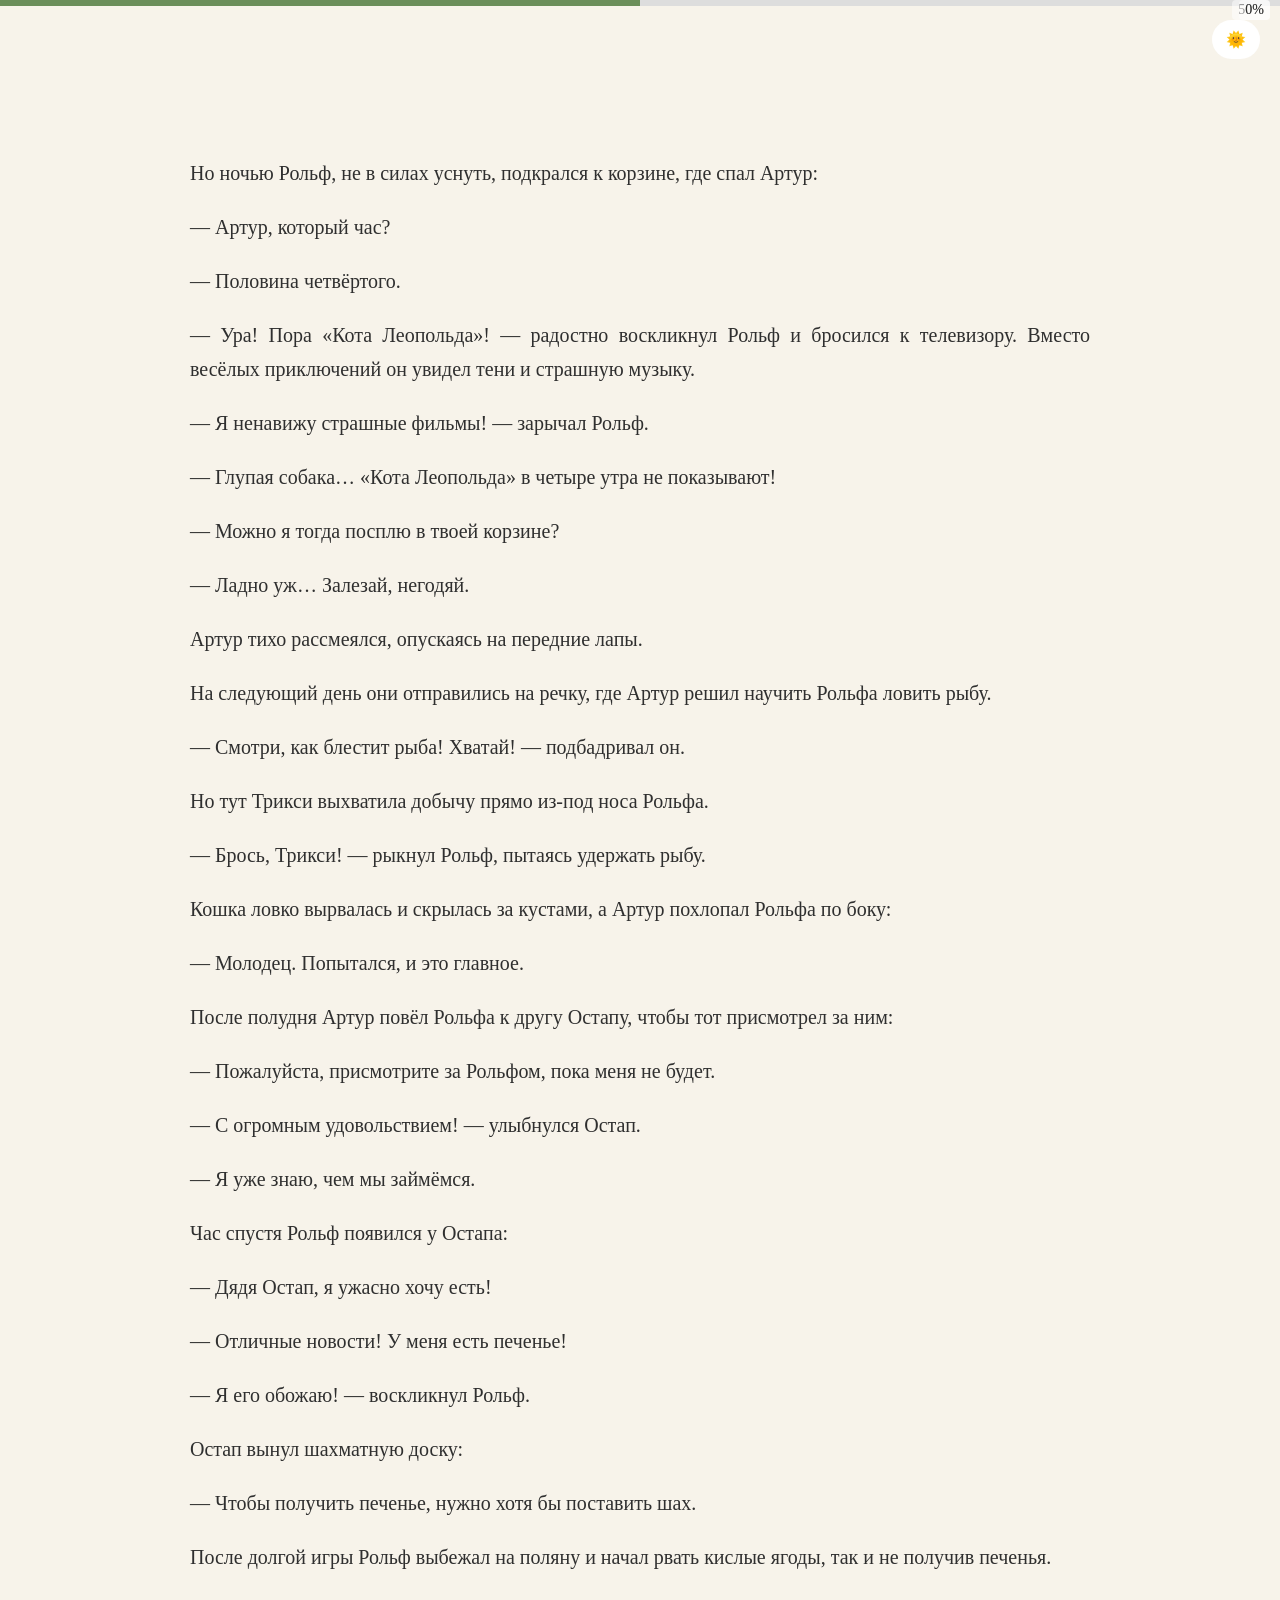
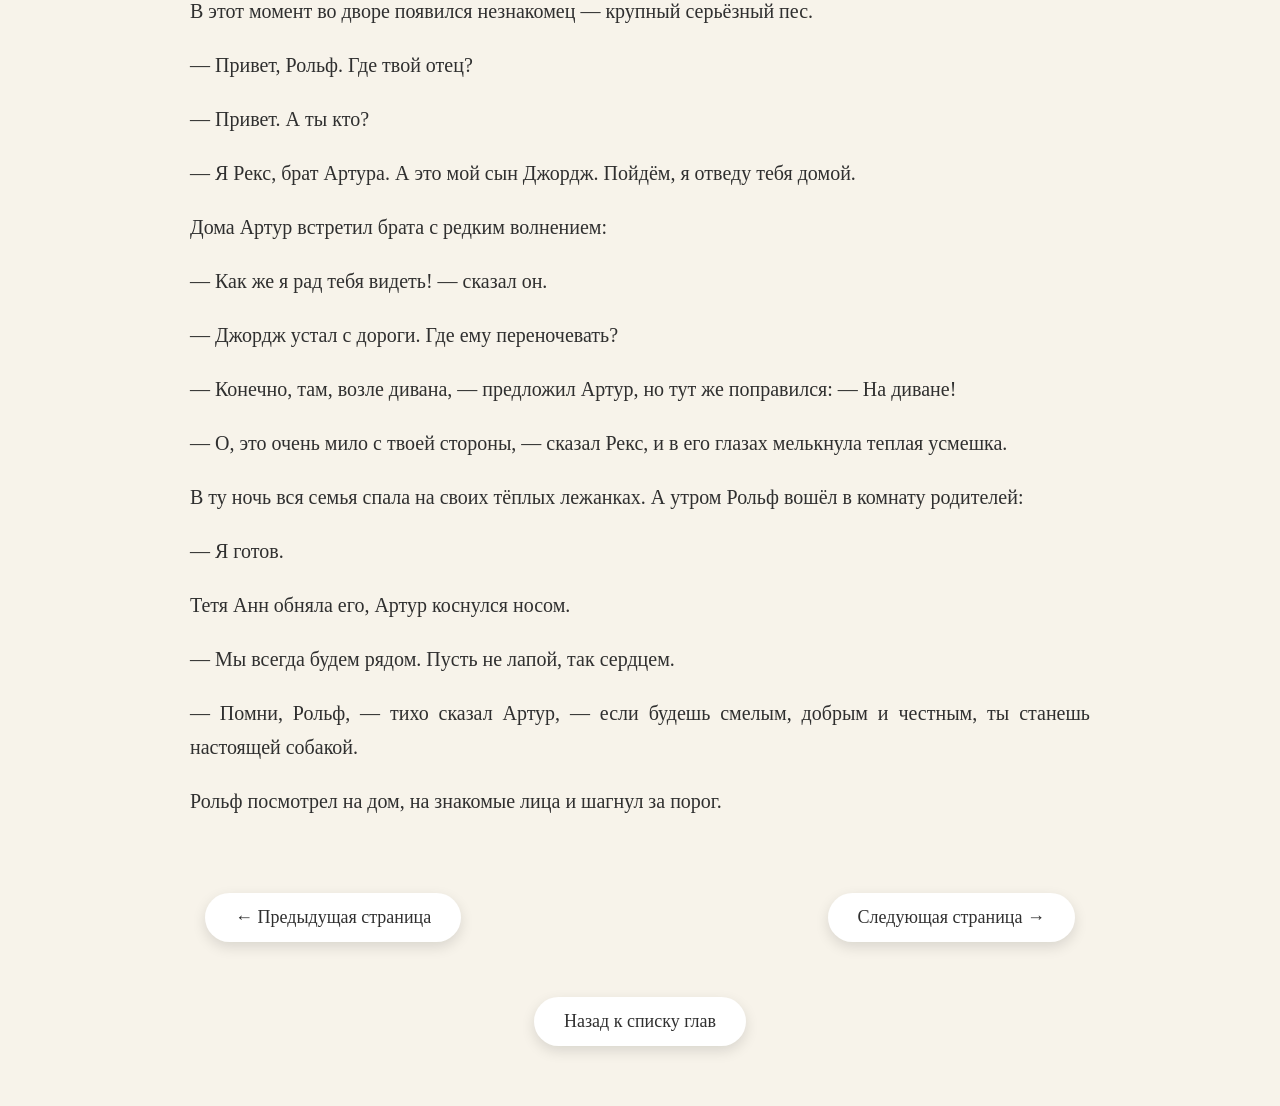
==== commit b8e5f422: "Add files via upload" ====
--- a/chapter1-page2.html
+++ b/chapter1-page2.html
@@ -13,7 +13,6 @@
 <header>
     <div class="controls">
         <button id="themeToggle">🌞</button>
-        <button id="fontToggle" class="font-icon-btn" title="Сменить шрифт"></button>
     </div>
 </header>
 
--- a/css/style.css
+++ b/css/style.css
@@ -200,8 +200,8 @@
     left: 0;
     width: 100%;
     height: 6px;
-    background: rgba(0,0,0,0.1);
-    z-index: 1000;
+    background: #ddd;
+    z-index: 999;
     transition: top 0.3s ease;
 }
 
@@ -213,55 +213,51 @@
     width: 0%;
     height: 100%;
     background: var(--accent);
-    transition: width 0.3s ease;
+    transition: width 0.4s ease;
 }
 
 .progress-text {
-    position: absolute;
+    position: fixed;
     right: 10px;
-    top: 8px;          /* чуть ниже полоски */
+    top: 0;          /* чуть ниже полоски */
     font-size: 14px;
     color: var(--text-color);
     background: rgba(255,255,255,0.5);
     padding: 2px 6px;
     border-radius: 4px;
-}
-
-/* Адаптив для мобильных */
+    z-index: 1000;
+}
+
+/* === Адаптив для телефонов === */
 @media (max-width: 768px) {
-    header {
-        padding: 40px 15px 20px;
-    }
-
-    h1 {
-        font-size: 32px;
-    }
-
     .chapter-text {
-        max-width: 95%;      /* текст шире по экрану */
-        margin: 40px auto;
-        font-size: 18px;     /* чуть меньше для мобильных */
-        line-height: 1.6;
-        padding: 0 10px;
-    }
-
-    .chapter-nav .btn,
-    .page-nav .btn {
-        padding: 10px 20px;
-        font-size: 16px;
-    }
-
-    #themeToggle,
-    #fontToggle {
-        padding: 8px 10px;
-        font-size: 14px;
+        font-size: 22px;       /* крупнее текст */
+        line-height: 1.9;
+        padding: 0 15px;
+    }
+
+    .btn {
+        font-size: 20px;
+        padding: 16px 32px;    /* больше кнопки */
+    }
+
+    .top-bar {
+        height: 12px;          /* полоска прогресса чуть выше */
+    }
+
+    #progressFill {
+        height: 100%;          /* чтобы заполняла всю высоту полоски */
+    }
+
+    .page-nav .page-btn {
+        padding: 14px 20px;    /* кнопки страниц крупнее */
+    }
+
+    header h1 {
+        font-size: 36px;       /* заголовки под телефоны */
     }
     
-    .top-bar {
-        height: 6px; /* чуть тоньше на телефоне */
-    }
-
     .progress-text {
-        font-size: 12px;
+        front-size: 16px;
     }
 }
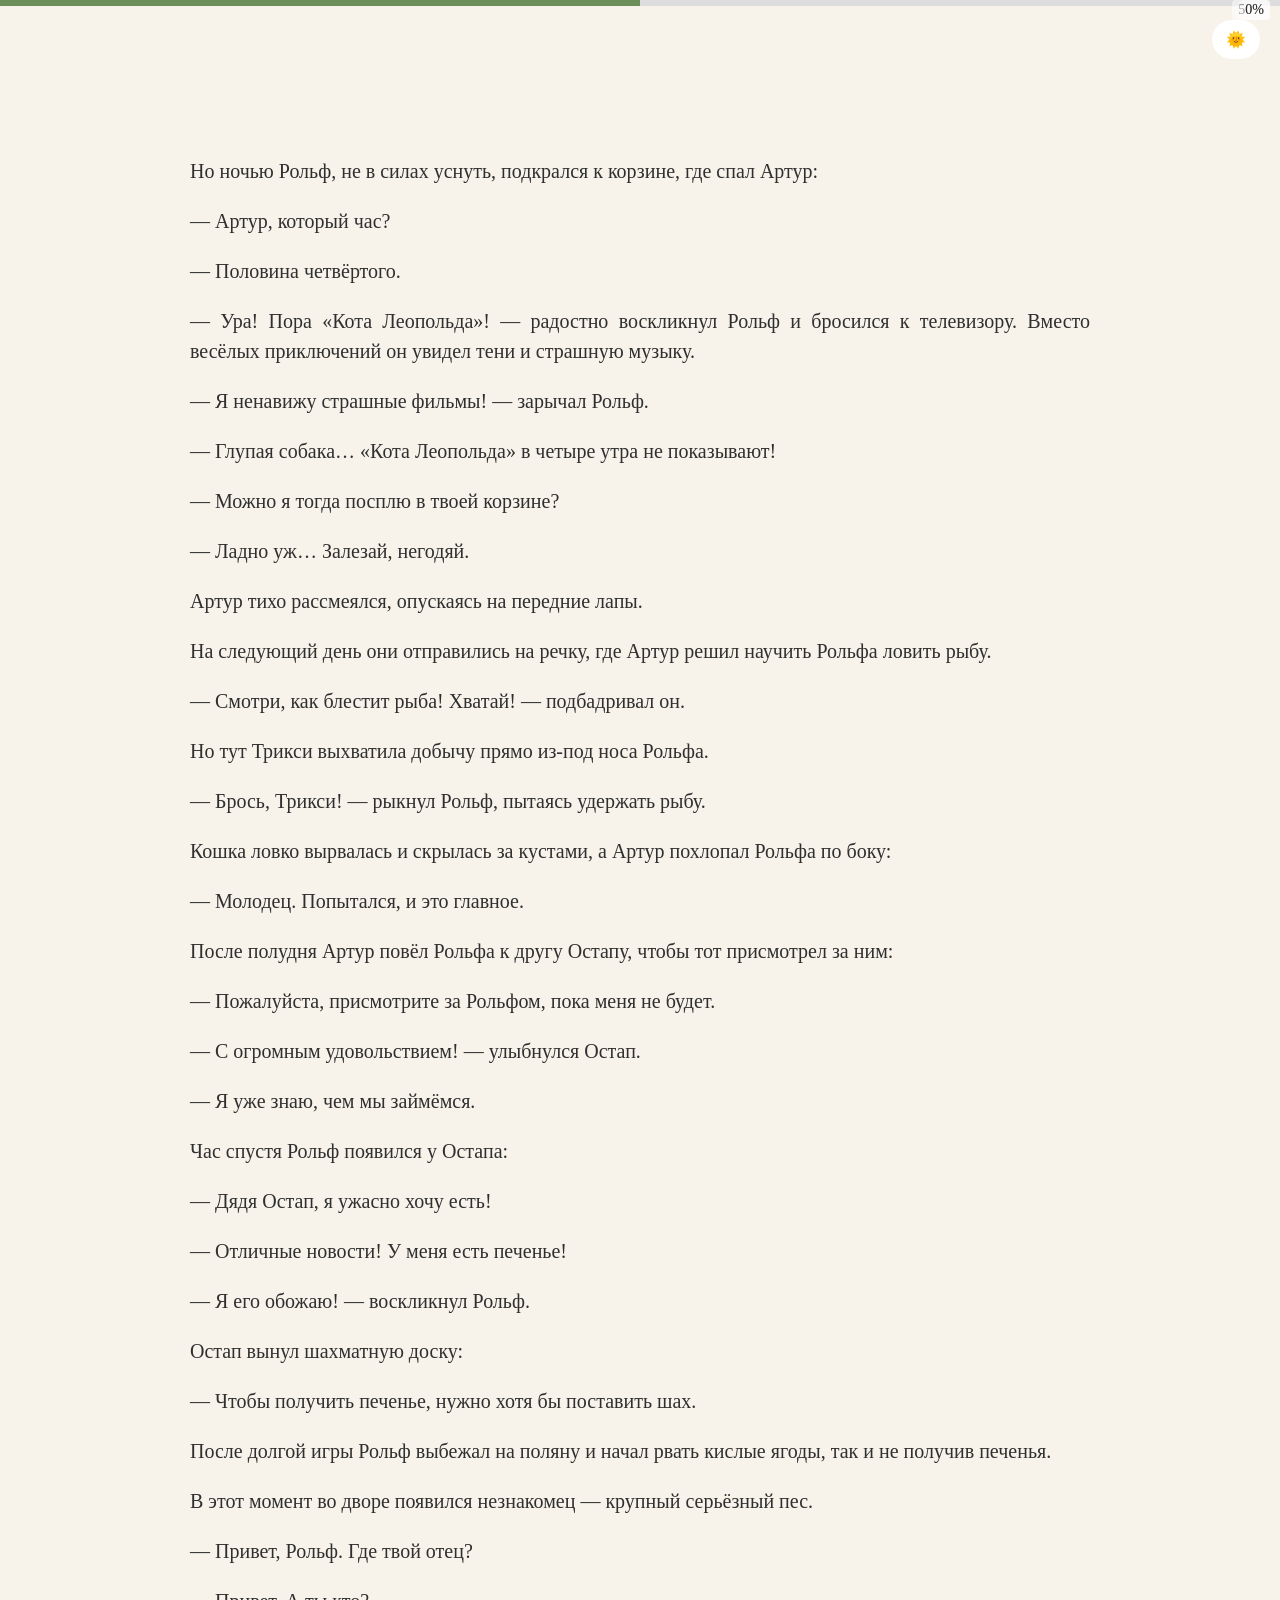
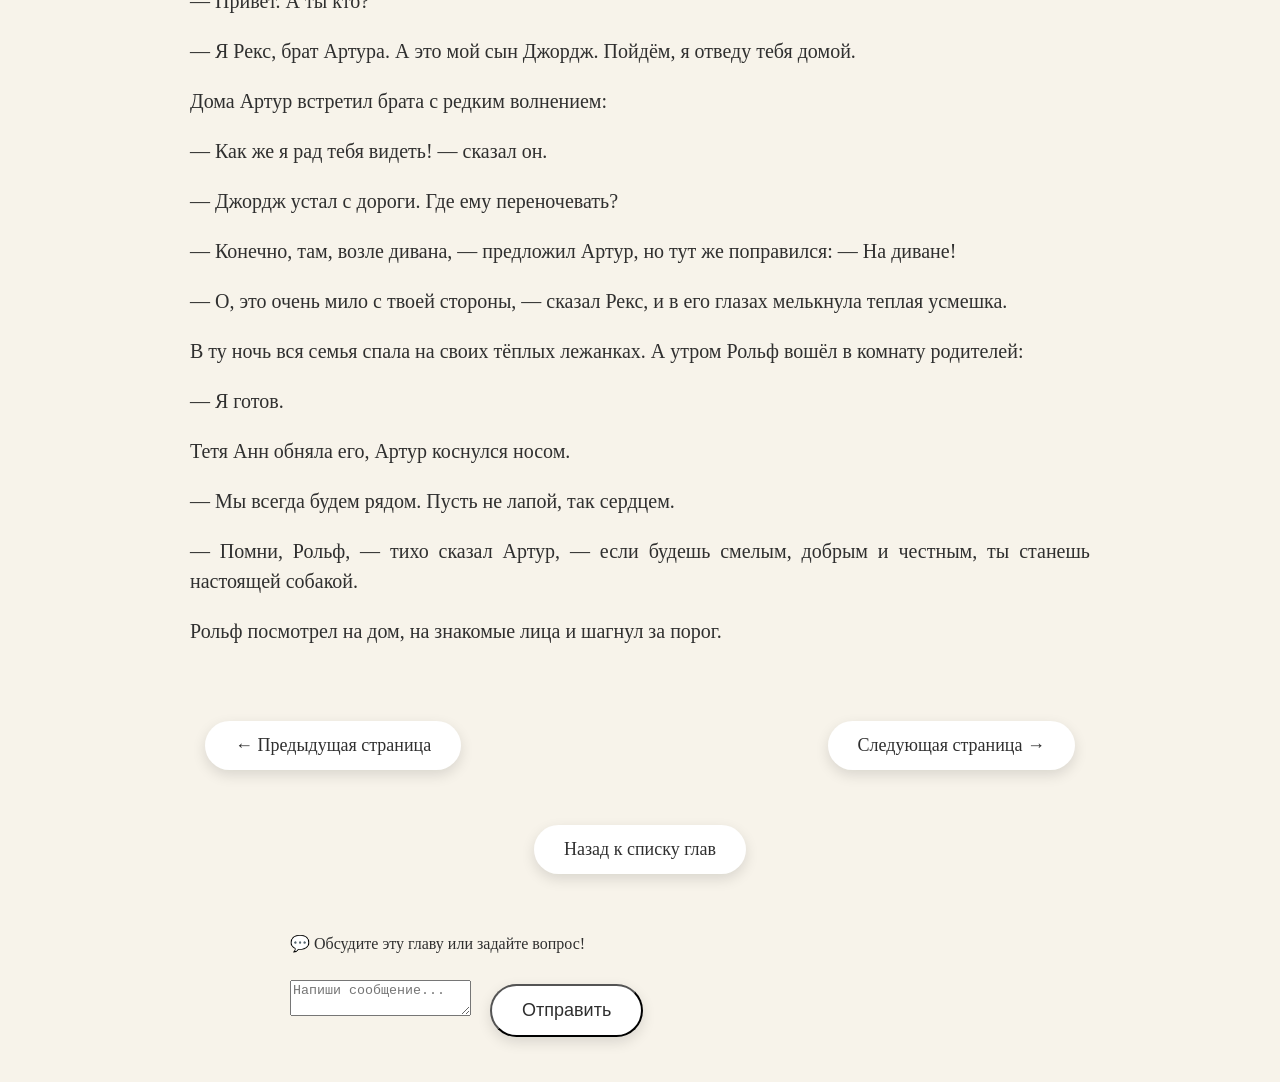
==== commit e59e06c9: "Add files via upload" ====
--- a/chapter1-page2.html
+++ b/chapter1-page2.html
@@ -83,8 +83,16 @@
     </div>
 </main>
 
+<!-- Чат после главы -->
+<div class="chat-box chapter-chat">
+    <p>💬 Обсудите эту главу или задайте вопрос!</p>
+    <textarea placeholder="Напиши сообщение..."></textarea>
+    <button class="btn send-btn">Отправить</button>
+</div>
+
 <script src="js/theme.js"></script>
 <script src="js/swipe.js"></script>
 <script src="js/progress.js"></script>
+<script src="js/chat.js"></script>
 </body>
 </html>
--- a/css/style.css
+++ b/css/style.css
@@ -72,7 +72,7 @@
     margin: 60px auto;      /* центр по горизонтали */
     padding: 0 20px;
     font-size: 20px;
-    line-height: 1.7;
+    line-height: 1.5;
     text-align: justify;    /* выравниваем текст по ширине */
     text-justify: inter-word; /* корректные переносы слов */
 }
@@ -168,7 +168,7 @@
     max-width: 900px;
     margin: 60px auto 20px auto;
     display: flex;
-    justify-content: flex-between; /* прижать влево */
+    justify-content: space-between; /* прижать влево */
 }
 
 /* Если только одна кнопка */
@@ -183,9 +183,7 @@
 }
 
 .page-nav {
-    max-width: 900px;
     width: 100%;              /* ВАЖНО */
-    margin: 60px auto 20px auto;
     display: flex;
     justify-content: space-between;
 }
@@ -230,9 +228,19 @@
 
 /* === Адаптив для телефонов === */
 @media (max-width: 768px) {
+    .chat-box {
+        max-width: 90%;
+        padding: 10px;
+    }
+
+    .chat-box textarea {
+        height: 60px;
+        font-size: 14px;
+    }
+
     .chapter-text {
         font-size: 22px;       /* крупнее текст */
-        line-height: 1.9;
+        line-height: 1.4;
         padding: 0 15px;
     }
 
@@ -258,6 +266,71 @@
     }
     
     .progress-text {
-        front-size: 16px;
-    }
+        font-size: 16px;
+    }
+}
+
+/* Общий стиль чата */
+.chapter-chat {
+    max-width: 700px;
+    margin: 30px auto;
+}
+
+.chat-messages {
+    background: var(--button-bg);
+    padding: 15px;
+    border-radius: 20px;
+    box-shadow: 0 4px 12px rgba(0,0,0,0.1);
+    max-height: 300px;   /* фиксированная зона для сообщений */
+    overflow-y: auto;
+    margin-bottom: 10px;
+}
+
+.chat-input {
+    display: flex;
+    gap: 10px;
+}
+
+.chat-input textarea {
+    flex: 1;
+    height: 60px;
+    padding: 10px;
+    border-radius: 15px;
+    border: 1px solid #ccc;
+    resize: none;
+    font-size: 16px;
+}
+
+.chat-input .send-btn {
+    padding: 10px 20px;
+    border-radius: 30px;
+    background: var(--accent);
+    color: white;
+    border: none;
+    cursor: pointer;
+}
+
+/* Тёмная тема */
+body.dark .chat-messages {
+    background: #3b4a3b;
+    color: #f4f1e8;
+}
+
+body.dark .chat-input textarea {
+    background: #3b4a3b;
+    color: #f4f1e8;
+    border: 1px solid #6b8e5a;
+}
+
+body.dark .chat-input .send-btn {
+    background: #6b8e5a;
+}
+
+.map-image {
+    display: block;
+    max-width: 100%;
+    height: auto;
+    margin: 30px auto;
+    border-radius: 15px;
+    box-shadow: 0 5px 15px rgba(0,0,0,0.2);
 }
